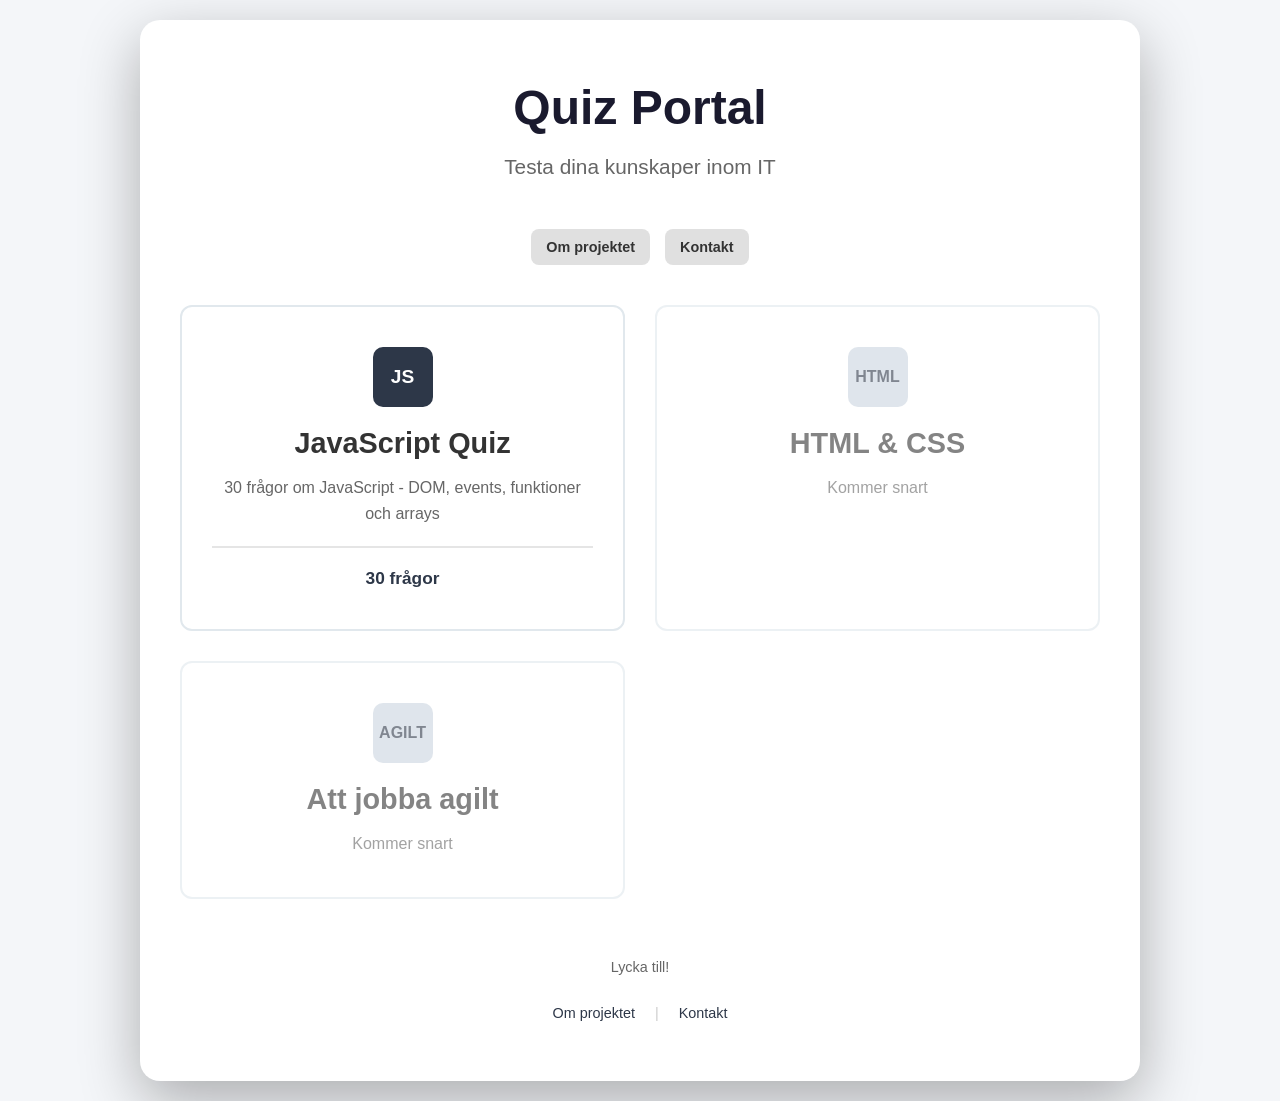
==== index.html @ 6b0ae92e "Add files via upload" ====
<!DOCTYPE html>
<html lang="sv">
<head>
    <meta charset="UTF-8">
    <meta name="viewport" content="width=device-width, initial-scale=1.0">
    <title>Quiz Portal</title>
    <link rel="stylesheet" href="css/main.css">
</head>
<body>
    <div class="container">
        <h1>Quiz Portal</h1>
        <p class="subtitle">Testa dina kunskaper inom IT</p>
        
        <div class="nav-links">
            <a href="about.html" class="nav-link">Om projektet</a>
            <a href="contact.html" class="nav-link">Kontakt</a>
        </div>

        <div class="quiz-grid">
            <a href="javascript-quiz.html" class="quiz-card">
                <div class="card-content">
                    <div class="quiz-icon quiz-icon-active">JS</div>
                    <div class="quiz-title">JavaScript Quiz</div>
                    <p class="quiz-description">
                        30 frågor om JavaScript - DOM, events, funktioner och arrays
                    </p>
                    <div class="quiz-stats">
                        <span class="stat-value">30 frågor</span>
                    </div>
                </div>
            </a>

            <div class="quiz-card coming-soon">
                <div class="card-content">
                    <div class="quiz-icon quiz-icon-inactive">HTML</div>
                    <div class="quiz-title">HTML & CSS</div>
                    <p class="quiz-description">
                        Kommer snart
                    </p>
                </div>
            </div>

            <div class="quiz-card coming-soon">
                <div class="card-content">
                    <div class="quiz-icon quiz-icon-inactive">AGILT</div>
                    <div class="quiz-title">Att jobba agilt</div>
                    <p class="quiz-description">
                        Kommer snart
                    </p>
                </div>
            </div>
        </div>

        <footer>
            <p>Lycka till!</p>
            <div class="footer-links">
                <a href="about.html" class="footer-link">Om projektet</a>
                <span class="footer-separator">|</span>
                <a href="contact.html" class="footer-link">Kontakt</a>
            </div>
        </footer>
    </div>
</body>
</html>
---- css/main.css ----
* {
    margin: 0;
    padding: 0;
    box-sizing: border-box;
}

body {
    font-family: 'Segoe UI', Tahoma, Geneva, Verdana, sans-serif;
    background: #f4f6f9;
    min-height: 100vh;
    padding: 20px;
    display: flex;
    align-items: center;
    justify-content: center;
}

.container {
    max-width: 1000px;
    width: 100%;
    background: white;
    border-radius: 20px;
    box-shadow: 0 20px 60px rgba(0,0,0,0.3);
    padding: 60px 40px;
    text-align: center;
}

h1 {
    color: #1a1a2e;
    font-size: 3em;
    margin-bottom: 20px;
}

.subtitle {
    color: #666;
    font-size: 1.3em;
    margin-bottom: 50px;
}

.quiz-grid {
    display: grid;
    grid-template-columns: repeat(auto-fit, minmax(300px, 1fr));
    gap: 30px;
    margin-top: 40px;
}

.quiz-card {
    background: white;
    border: 2px solid #e1e8ed;
    border-radius: 12px;
    padding: 40px 30px;
    transition: all 0.3s ease;
    cursor: pointer;
    text-decoration: none;
    color: inherit;
    display: block;
    position: relative;
    overflow: hidden;
}

.quiz-card::before {
    content: '';
    position: absolute;
    top: 0;
    left: 0;
    width: 100%;
    height: 100%;
    background: #2d3748;
    opacity: 0;
    transition: opacity 0.3s ease;
}

.quiz-card:hover {
    transform: translateY(-5px);
    box-shadow: 0 10px 30px rgba(0,0,0,0.15);
    border-color: #2d3748;
}

.quiz-card:hover::before {
    opacity: 1;
}

.quiz-card:hover .card-content {
    color: white;
}

.card-content {
    position: relative;
    z-index: 1;
    transition: color 0.3s ease;
}

.quiz-icon {
    width: 60px;
    height: 60px;
    border-radius: 10px;
    display: flex;
    align-items: center;
    justify-content: center;
    margin: 0 auto 20px;
    font-weight: bold;
}

.quiz-icon-active {
    background: #2d3748;
    color: white;
    font-size: 1.2em;
}

.quiz-icon-inactive {
    background: #cbd5e0;
    color: #2d3748;
    font-size: 1em;
}

.quiz-title {
    font-size: 1.8em;
    font-weight: bold;
    margin-bottom: 15px;
    color: #333;
}

.quiz-card:hover .quiz-title {
    color: white;
}

.quiz-description {
    font-size: 1em;
    color: #666;
    line-height: 1.6;
}

.quiz-card:hover .quiz-description {
    color: rgba(255,255,255,0.9);
}

.quiz-stats {
    margin-top: 20px;
    padding-top: 20px;
    border-top: 2px solid rgba(0,0,0,0.1);
    display: flex;
    justify-content: space-around;
    font-size: 0.9em;
}

.quiz-card:hover .quiz-stats {
    border-top-color: rgba(255,255,255,0.3);
}

.stat {
    display: flex;
    flex-direction: column;
    gap: 5px;
}

.stat-label {
    color: #999;
    font-size: 0.85em;
}

.quiz-card:hover .stat-label {
    color: rgba(255,255,255,0.8);
}

.stat-value {
    font-weight: bold;
    color: #2d3748;
    font-size: 1.2em;
}

.quiz-card:hover .stat-value {
    color: white;
}

.quiz-card.coming-soon {
    opacity: 0.6;
    cursor: not-allowed;
    pointer-events: none;
}

.nav-links {
    display: flex;
    gap: 15px;
    justify-content: center;
    margin-bottom: 30px;
}

.nav-link {
    padding: 10px 15px;
    background: #e0e0e0;
    color: #333;
    text-decoration: none;
    border-radius: 8px;
    font-weight: 600;
    font-size: 0.9em;
}

.nav-link:hover {
    background: #d0d0d0;
}

footer {
    margin-top: 60px;
    color: #666;
    font-size: 0.9em;
}

.footer-links {
    margin-top: 30px;
    display: flex;
    justify-content: center;
    gap: 20px;
    align-items: center;
}

.footer-link {
    color: #2d3748;
    text-decoration: none;
}

.footer-link:hover {
    text-decoration: underline;
}

.footer-separator {
    color: #ccc;
}

@media (max-width: 768px) {
    h1 {
        font-size: 2em;
    }

    .subtitle {
        font-size: 1.1em;
    }

    .quiz-grid {
        grid-template-columns: 1fr;
    }

    .container {
        padding: 40px 20px;
    }
}
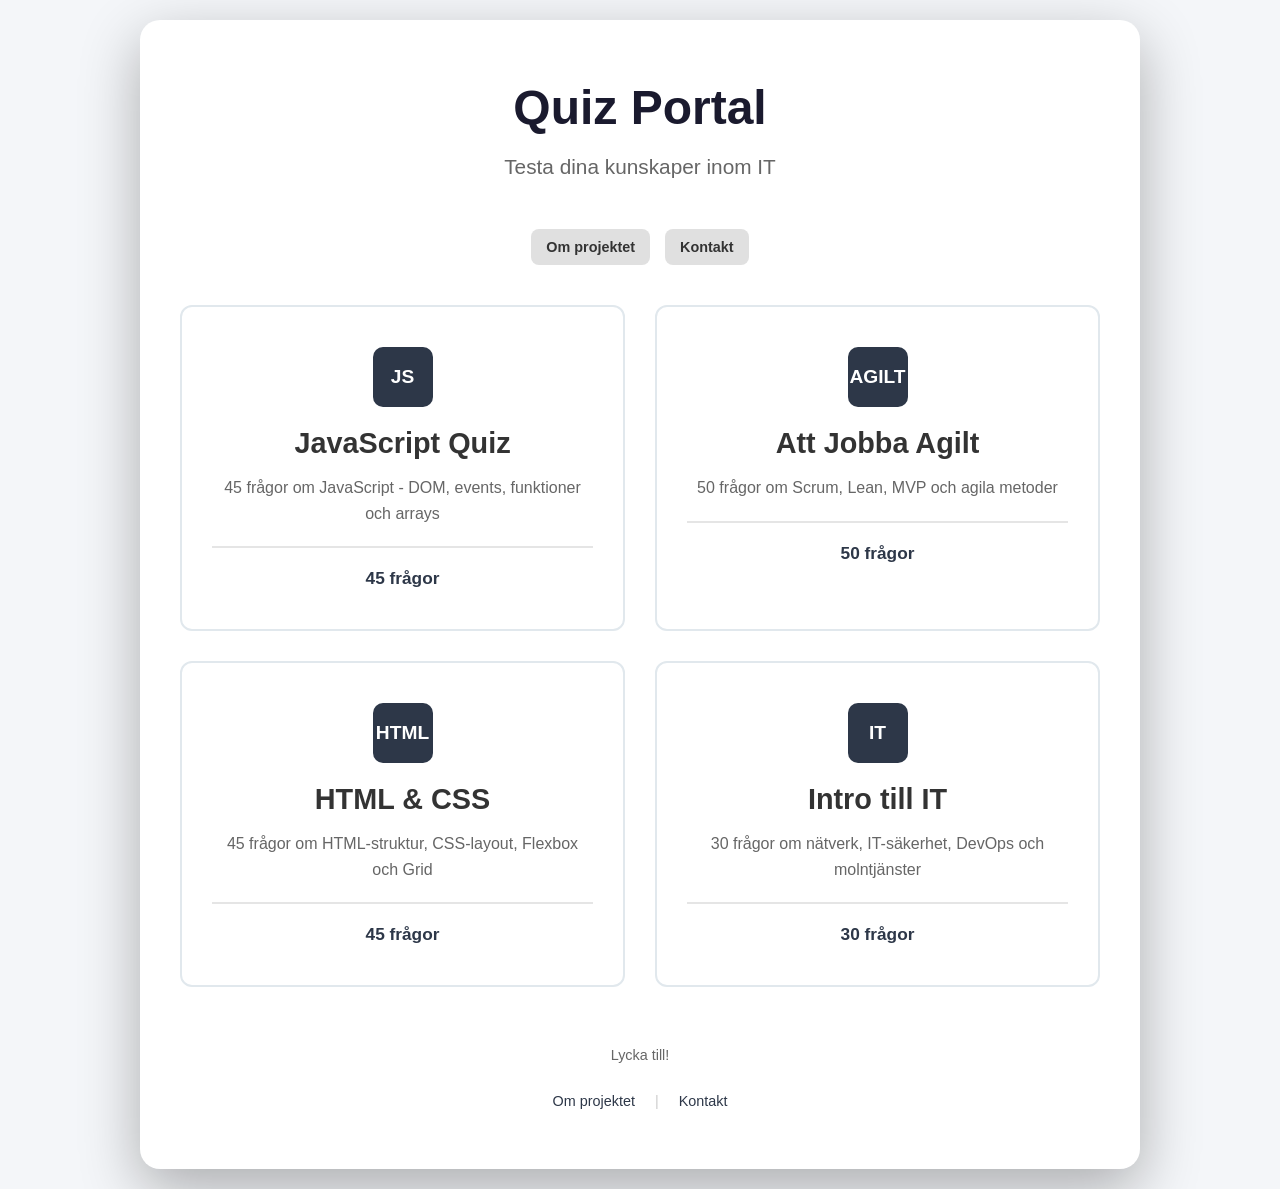
==== commit 5143d1a6: "Added more quizzes, other small changes" ====
--- a/index.html
+++ b/index.html
@@ -22,33 +22,52 @@
                     <div class="quiz-icon quiz-icon-active">JS</div>
                     <div class="quiz-title">JavaScript Quiz</div>
                     <p class="quiz-description">
-                        30 frågor om JavaScript - DOM, events, funktioner och arrays
+                        45 frågor om JavaScript - DOM, events, funktioner och arrays
+                    </p>
+                    <div class="quiz-stats">
+                        <span class="stat-value">45 frågor</span>
+                    </div>
+                </div>
+            </a>
+
+            <a href="agilt-quiz.html" class="quiz-card">
+                <div class="card-content">
+                    <div class="quiz-icon quiz-icon-active">AGILT</div>
+                    <div class="quiz-title">Att Jobba Agilt</div>
+                    <p class="quiz-description">
+                        50 frågor om Scrum, Lean, MVP och agila metoder
+                    </p>
+                    <div class="quiz-stats">
+                        <span class="stat-value">50 frågor</span>
+                    </div>
+                </div>
+            </a>
+
+            <a href="html-css-quiz.html" class="quiz-card">
+                <div class="card-content">
+                    <div class="quiz-icon quiz-icon-active">HTML</div>
+                    <div class="quiz-title">HTML & CSS</div>
+                    <p class="quiz-description">
+                        45 frågor om HTML-struktur, CSS-layout, Flexbox och Grid
+                    </p>
+                    <div class="quiz-stats">
+                        <span class="stat-value">45 frågor</span>
+                    </div>
+                </div>
+            </a>
+
+            <a href="intro-it-quiz.html" class="quiz-card">
+                <div class="card-content">
+                    <div class="quiz-icon quiz-icon-active">IT</div>
+                    <div class="quiz-title">Intro till IT</div>
+                    <p class="quiz-description">
+                        30 frågor om nätverk, IT-säkerhet, DevOps och molntjänster
                     </p>
                     <div class="quiz-stats">
                         <span class="stat-value">30 frågor</span>
                     </div>
                 </div>
             </a>
-
-            <div class="quiz-card coming-soon">
-                <div class="card-content">
-                    <div class="quiz-icon quiz-icon-inactive">HTML</div>
-                    <div class="quiz-title">HTML & CSS</div>
-                    <p class="quiz-description">
-                        Kommer snart
-                    </p>
-                </div>
-            </div>
-
-            <div class="quiz-card coming-soon">
-                <div class="card-content">
-                    <div class="quiz-icon quiz-icon-inactive">AGILT</div>
-                    <div class="quiz-title">Att jobba agilt</div>
-                    <p class="quiz-description">
-                        Kommer snart
-                    </p>
-                </div>
-            </div>
         </div>
 
         <footer>
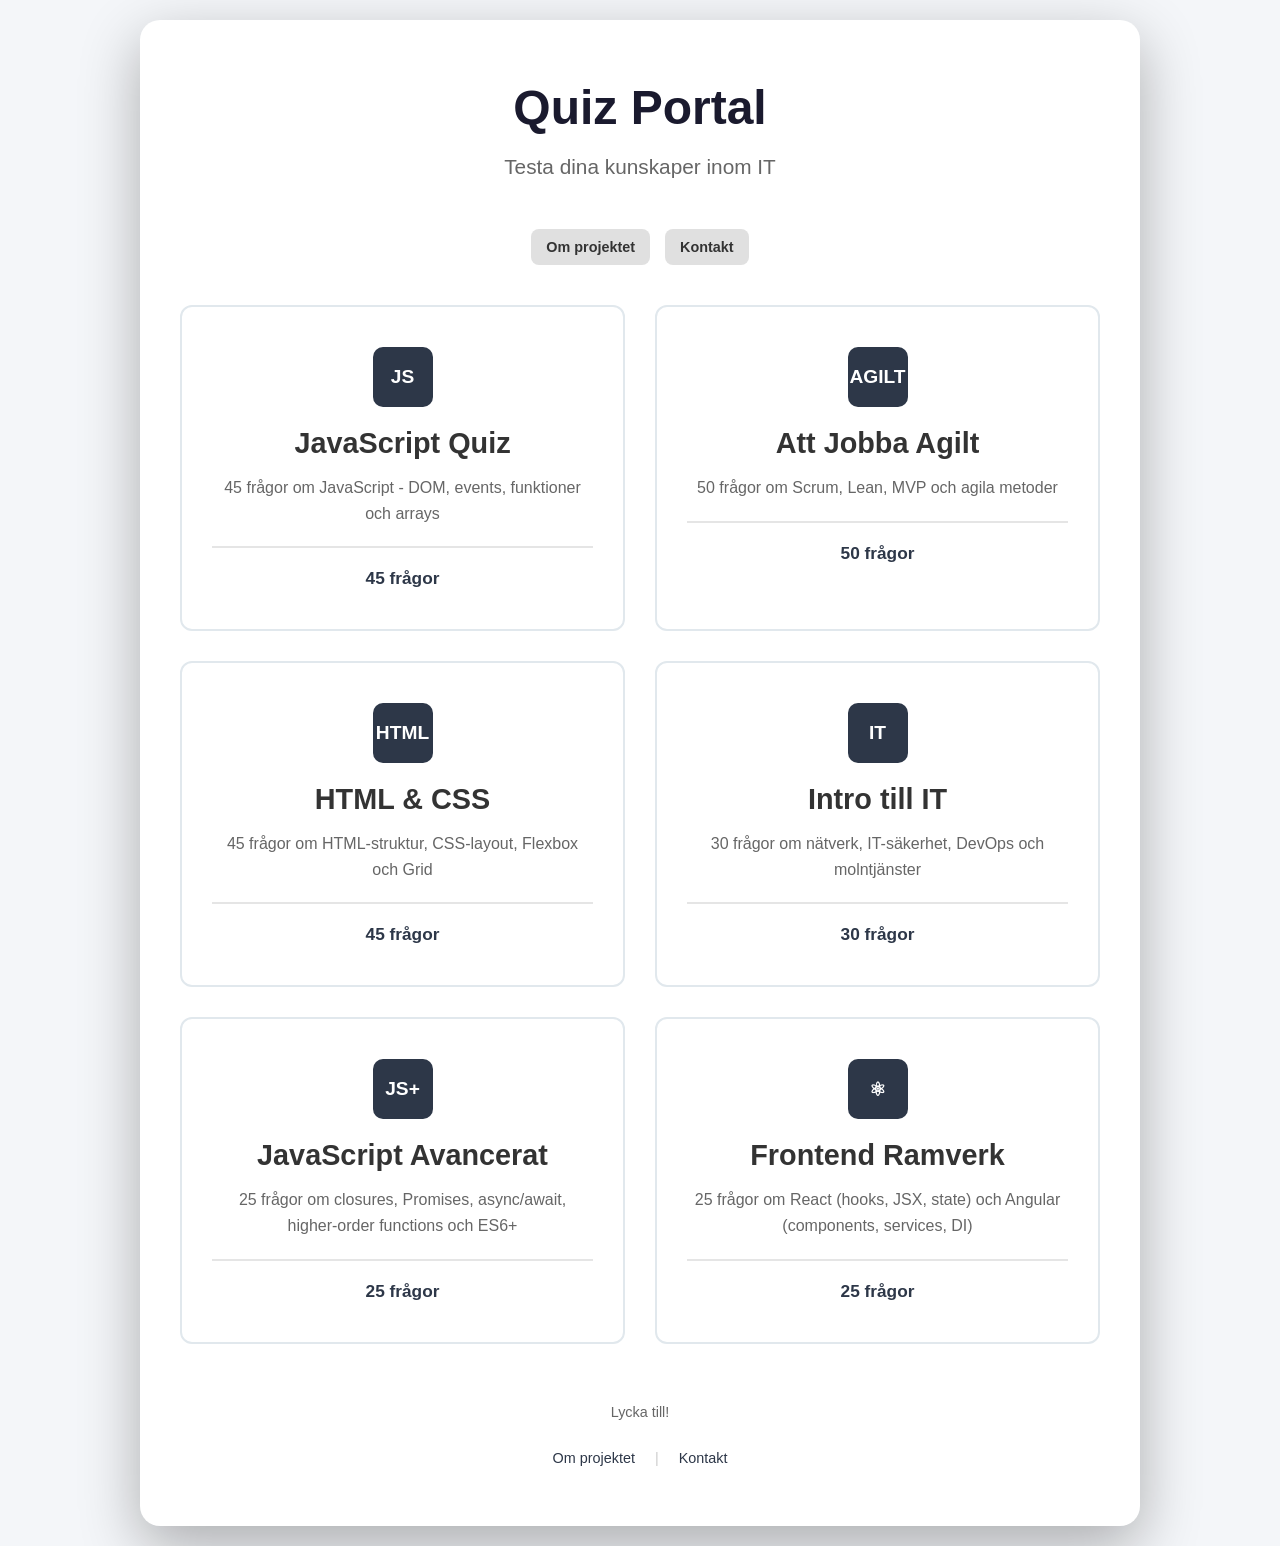
==== commit 09e3bb5c: "Add files via upload" ====
--- a/index.html
+++ b/index.html
@@ -68,6 +68,32 @@
                     </div>
                 </div>
             </a>
+
+            <a href="js-avancerat-quiz.html" class="quiz-card">
+                <div class="card-content">
+                    <div class="quiz-icon quiz-icon-active">JS+</div>
+                    <div class="quiz-title">JavaScript Avancerat</div>
+                    <p class="quiz-description">
+                        25 frågor om closures, Promises, async/await, higher-order functions och ES6+
+                    </p>
+                    <div class="quiz-stats">
+                        <span class="stat-value">25 frågor</span>
+                    </div>
+                </div>
+            </a>
+
+            <a href="frontend-ramverk-quiz.html" class="quiz-card">
+                <div class="card-content">
+                    <div class="quiz-icon quiz-icon-active">⚛︎</div>
+                    <div class="quiz-title">Frontend Ramverk</div>
+                    <p class="quiz-description">
+                        25 frågor om React (hooks, JSX, state) och Angular (components, services, DI)
+                    </p>
+                    <div class="quiz-stats">
+                        <span class="stat-value">25 frågor</span>
+                    </div>
+                </div>
+            </a>
         </div>
 
         <footer>
